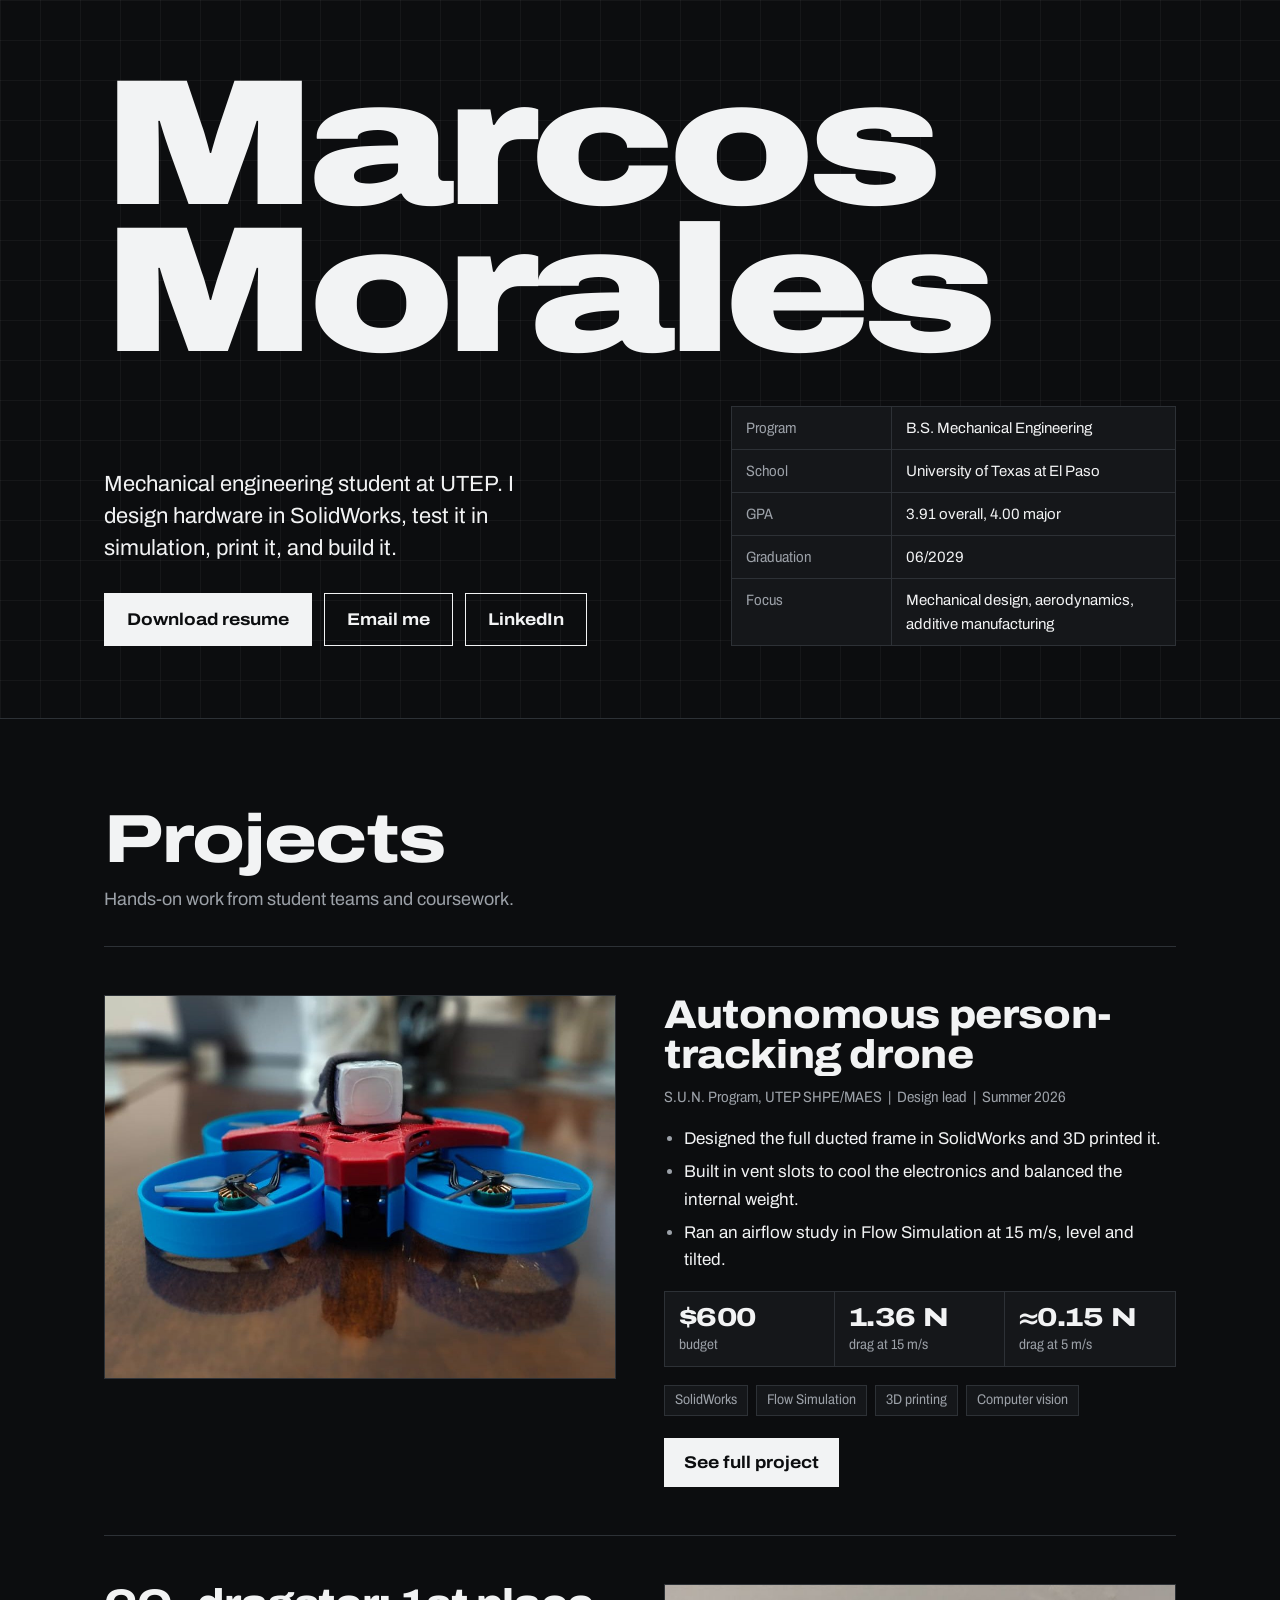
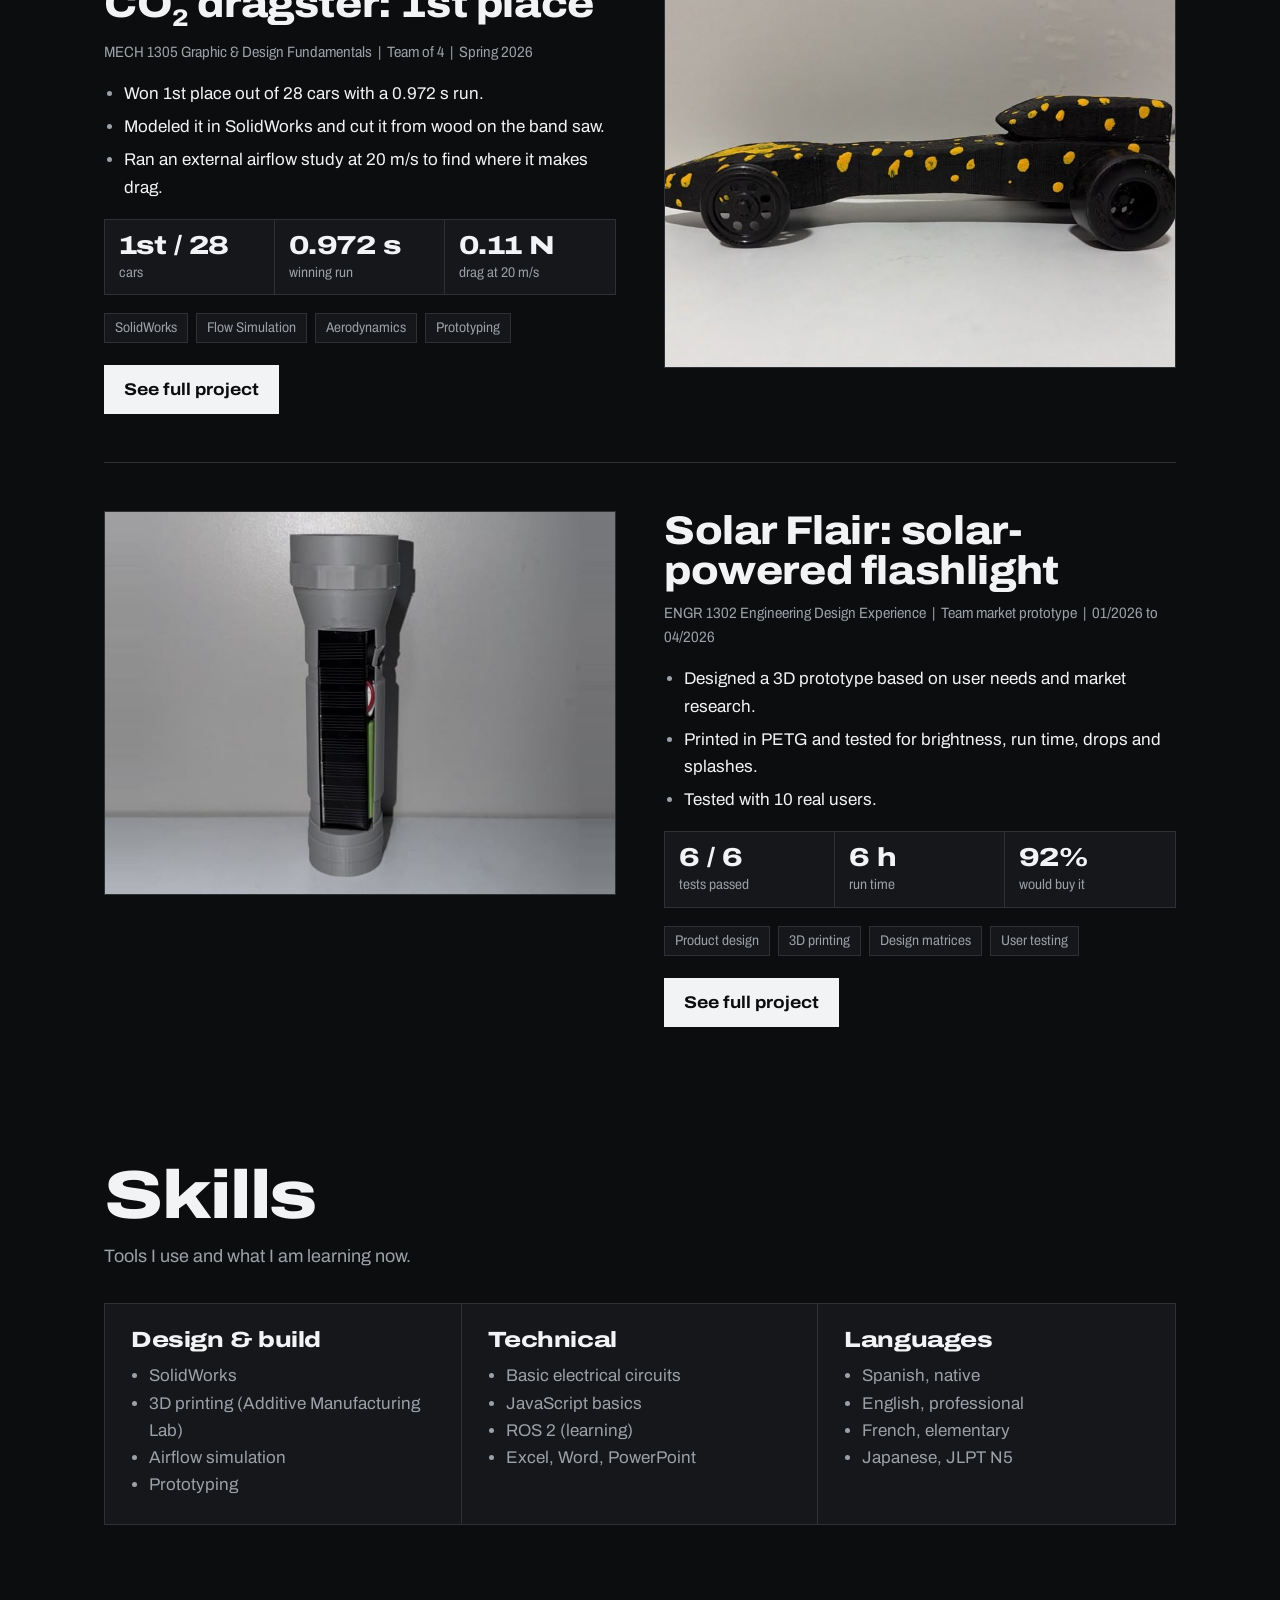
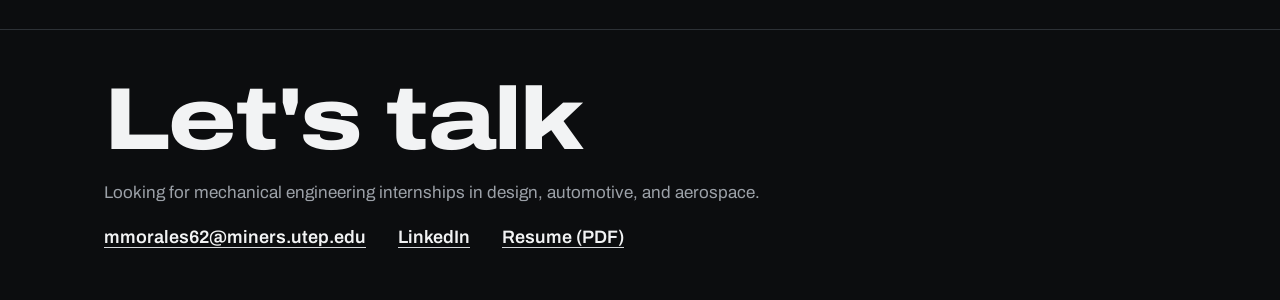
==== index.html @ 848b5cf4 "Switch to a plain neutral palette and remove the gradient name Co-Authored-By: Claude Opus 5.5 <nore" ====
<!doctype html>
<html lang="en">
<head>
<meta charset="utf-8">
<meta name="viewport" content="width=device-width, initial-scale=1">
<meta name="theme-color" content="#0C0D0F">
<title>Marcos Morales | Mechanical Engineering Portfolio</title>
<meta name="description" content="Mechanical engineering student at UTEP. Drone, dragster, and product design projects.">
<link rel="preconnect" href="https://fonts.googleapis.com">
<link rel="preconnect" href="https://fonts.gstatic.com" crossorigin>
<link href="https://fonts.googleapis.com/css2?family=Archivo:ital,wdth,wght@0,62..125,100..900;1,62..125,100..900&display=swap" rel="stylesheet">
<link rel="stylesheet" href="css/site.css">
</head>
<body class="home">

<header class="hero">
  <div class="wrap">
    <h1>Marcos<br>Morales</h1>
    <div class="home-row">
      <div>
        <p class="lede">Mechanical engineering student at UTEP. I design hardware in SolidWorks, test it in simulation, print it, and build it.</p>
        <div class="actions">
          <a class="btn primary" href="resume.pdf">Download resume</a>
          <a class="btn" href="mailto:mmorales62@miners.utep.edu">Email me</a>
          <a class="btn" href="https://www.linkedin.com/in/TU-USUARIO">LinkedIn</a>
        </div>
      </div>
      <table class="titleblock" aria-label="Quick facts">
        <tr><td>Program</td><td>B.S. Mechanical Engineering</td></tr>
        <tr><td>School</td><td>University of Texas at El Paso</td></tr>
        <tr><td>GPA</td><td>3.91 overall, 4.00 major</td></tr>
        <tr><td>Graduation</td><td>06/2029</td></tr>
        <tr><td>Focus</td><td>Mechanical design, aerodynamics, additive manufacturing</td></tr>
      </table>
    </div>
  </div>
</header>

<main class="wrap">
  <section id="projects" aria-labelledby="projects-title">
    <h2 id="projects-title">Projects</h2>
    <p class="section-note">Hands-on work from student teams and coursework.</p>

    <article class="project has-page">
      <div class="shot">
        <img src="images/drone/card.jpg" alt="Finished ducted drone with a blue frame and red top cover, seen from the front" loading="lazy">
        <div class="placeholder"><span>Add photo</span></div>
      </div>
      <div>
        <h3><a class="project-link" href="projects/drone.html">Autonomous person-tracking drone</a></h3>
        <p class="meta">S.U.N. Program, UTEP SHPE/MAES &nbsp;|&nbsp; Design lead &nbsp;|&nbsp; Summer 2026</p>
        <ul>
          <li>Designed the full ducted frame in SolidWorks and 3D printed it.</li>
          <li>Built in vent slots to cool the electronics and balanced the internal weight.</li>
          <li>Ran an airflow study in Flow Simulation at 15 m/s, level and tilted.</li>
        </ul>
        <div class="card-results" aria-label="Results">
          <div><b>$600</b><span>budget</span></div>
          <div><b>1.36 N</b><span>drag at 15 m/s</span></div>
          <div><b>&asymp;0.15 N</b><span>drag at 5 m/s</span></div>
        </div>
        <ul class="tools"><li>SolidWorks</li><li>Flow Simulation</li><li>3D printing</li><li>Computer vision</li></ul>
        <span class="see-more">See full project</span>
      </div>
    </article>

    <article class="project has-page">
      <div class="shot">
        <img src="images/dragster/card.jpg" alt="Black wooden dragster with yellow dots, seen from the side" loading="lazy">
        <div class="placeholder"><span>Add photo</span></div>
      </div>
      <div>
        <h3><a class="project-link" href="projects/dragster.html">CO<sub>2</sub> dragster: 1st place</a></h3>
        <p class="meta">MECH 1305 Graphic &amp; Design Fundamentals &nbsp;|&nbsp; Team of 4 &nbsp;|&nbsp; Spring 2026</p>
        <ul>
          <li>Won 1st place out of 28 cars with a 0.972 s run.</li>
          <li>Modeled it in SolidWorks and cut it from wood on the band saw.</li>
          <li>Ran an external airflow study at 20 m/s to find where it makes drag.</li>
        </ul>
        <div class="card-results" aria-label="Results">
          <div><b>1st / 28</b><span>cars</span></div>
          <div><b>0.972 s</b><span>winning run</span></div>
          <div><b>0.11 N</b><span>drag at 20 m/s</span></div>
        </div>
        <ul class="tools"><li>SolidWorks</li><li>Flow Simulation</li><li>Aerodynamics</li><li>Prototyping</li></ul>
        <span class="see-more">See full project</span>
      </div>
    </article>

    <article class="project has-page">
      <div class="shot">
        <img src="images/solar-flair/card.jpg" alt="3D printed Solar Flair flashlight prototype" loading="lazy">
        <div class="placeholder"><span>Add photo</span></div>
      </div>
      <div>
        <h3><a class="project-link" href="projects/solar-flair.html">Solar Flair: solar-powered flashlight</a></h3>
        <p class="meta">ENGR 1302 Engineering Design Experience &nbsp;|&nbsp; Team market prototype &nbsp;|&nbsp; 01/2026 to 04/2026</p>
        <ul>
          <li>Designed a 3D prototype based on user needs and market research.</li>
          <li>Printed in PETG and tested for brightness, run time, drops and splashes.</li>
          <li>Tested with 10 real users.</li>
        </ul>
        <div class="card-results" aria-label="Results">
          <div><b>6 / 6</b><span>tests passed</span></div>
          <div><b>6 h</b><span>run time</span></div>
          <div><b>92%</b><span>would buy it</span></div>
        </div>
        <ul class="tools"><li>Product design</li><li>3D printing</li><li>Design matrices</li><li>User testing</li></ul>
        <span class="see-more">See full project</span>
      </div>
    </article>
  </section>

  <section id="skills" aria-labelledby="skills-title">
    <h2 id="skills-title">Skills</h2>
    <p class="section-note">Tools I use and what I am learning now.</p>
    <div class="skills">
      <div>
        <h4>Design &amp; build</h4>
        <ul>
          <li>SolidWorks</li>
          <li>3D printing (Additive Manufacturing Lab)</li>
          <li>Airflow simulation</li>
          <li>Prototyping</li>
        </ul>
      </div>
      <div>
        <h4>Technical</h4>
        <ul>
          <li>Basic electrical circuits</li>
          <li>JavaScript basics</li>
          <li>ROS 2 (learning)</li>
          <li>Excel, Word, PowerPoint</li>
        </ul>
      </div>
      <div>
        <h4>Languages</h4>
        <ul>
          <li>Spanish, native</li>
          <li>English, professional</li>
          <li>French, elementary</li>
          <li>Japanese, JLPT N5</li>
        </ul>
      </div>
    </div>
  </section>
</main>

<footer>
  <div class="wrap">
    <h2>Let's talk</h2>
    <p>Looking for mechanical engineering internships in design, automotive, and aerospace.</p>
    <div class="contact">
      <a href="mailto:mmorales62@miners.utep.edu">mmorales62@miners.utep.edu</a>
      <a href="https://www.linkedin.com/in/TU-USUARIO">LinkedIn</a>
      <a href="resume.pdf">Resume (PDF)</a>
    </div>
  </div>
</footer>

<script>
  document.querySelectorAll('.shot img').forEach(function (img) {
    function mark() { img.parentElement.classList.add('missing'); }
    if (img.complete && img.naturalWidth === 0) mark();
    img.addEventListener('error', mark);
  });
</script>
</body>
</html>
---- css/site.css ----
/* Marcos Morales portfolio: shared dark theme */

:root {
  --bg: #0C0D0F;
  --panel: #15171A;
  --panel-2: #1D2024;
  --line: #2D3136;
  --text: #F2F3F4;
  --muted: #9CA1A8;
  --accent: #D6D9DC;
}

* { box-sizing: border-box; }
html { scroll-behavior: smooth; background: var(--bg); color-scheme: dark; }
body {
  margin: 0;
  background: var(--bg);
  color: var(--text);
  font-family: "Archivo", system-ui, sans-serif;
  font-stretch: 100%;
  font-size: 17px;
  line-height: 1.6;
  -webkit-font-smoothing: antialiased;
}
img { max-width: 100%; display: block; }
a { color: var(--text); text-decoration-color: var(--accent); text-underline-offset: 4px; }
a:hover { color: var(--muted); }
a:focus-visible, .btn:focus-visible { outline: 3px solid var(--accent); outline-offset: 3px; }
.wrap { max-width: 1120px; margin: 0 auto; padding: 0 24px; }
figure { margin: 0; }

/* ---------- Type ---------- */
h1, h2, h3, h4 {
  font-family: "Archivo", system-ui, sans-serif;
  font-stretch: 125%;
  font-weight: 800;
  line-height: .95;
  letter-spacing: -.02em;
  color: var(--text);
  margin: 0;
}
h2 { font-size: clamp(40px, 6vw, 68px); margin-bottom: 14px; }
h3 { font-size: 26px; letter-spacing: -.01em; }
sub { font-size: .6em; }


.lead { color: var(--muted); max-width: 62ch; margin: 0 0 32px; font-size: 18px; }
section { padding: 88px 0 0; }

/* ---------- Top bar ---------- */
.topbar { background: var(--bg); border-bottom: 1px solid var(--line); position: sticky; top: 0; z-index: 10; }
.topbar .wrap { display: flex; justify-content: space-between; align-items: center; height: 56px; }
.topbar a { color: var(--text); text-decoration: none; font-weight: 600; font-stretch: 112%; }
.topbar a:hover { color: var(--muted); }
.topbar .back::before { content: "\2190\00a0"; }

/* ---------- Hero (shared) ---------- */
.hero {
  background-color: var(--bg);
  background-image:
    linear-gradient(rgba(255,255,255,.045) 1px, transparent 1px),
    linear-gradient(90deg, rgba(255,255,255,.045) 1px, transparent 1px);
  background-size: 40px 40px;
  border-bottom: 1px solid var(--line);
  padding: 64px 0 0;
  overflow: hidden;
}
.hero h1 { font-size: clamp(56px, 10vw, 136px); font-weight: 900; line-height: .86; letter-spacing: -.035em; }
.hero .sub { font-size: clamp(22px, 2.6vw, 30px); font-weight: 600; font-stretch: 100%; color: var(--text); margin: 18px 0 16px; line-height: 1.2; }
.hero p { color: var(--muted); font-size: 19px; max-width: 46ch; margin: 0 0 24px; }
.hero-grid, .hero-top { display: grid; grid-template-columns: 1.4fr 1fr; gap: 48px; align-items: end; }
.hero-grid > *, .hero-top > *, .home-row > *, .project > *, .two > * { min-width: 0; }
.facts { display: flex; flex-wrap: wrap; gap: 8px; margin: 0 0 56px; padding: 0; list-style: none; }
.facts li { border: 1px solid var(--line); background: var(--panel); padding: 5px 12px; font-size: 15px; font-stretch: 87%; color: var(--text); }
.hero-top .facts { justify-content: flex-end; margin: 0; }
.hero-photo { background: var(--panel); border: 1px solid var(--line); border-bottom: 0; aspect-ratio: 1 / 1; overflow: hidden; }
.hero-photo img { width: 100%; height: 100%; object-fit: cover; object-position: center 50%; }
.hero-sim { margin-top: 44px; border: 1px solid var(--line); border-bottom: 0; background: #E6E7EA; }
.hero-sim img { width: 100%; }
.hero-cap { display: block; background: var(--bg); color: var(--muted); font-size: 14px; padding: 10px 0 14px; }

/* ---------- Home page ---------- */
.home .hero { padding: 72px 0 72px; }
.home .hero h1 { font-size: clamp(64px, 14vw, 200px); line-height: .82; margin-bottom: 40px; }
.home-row { display: grid; grid-template-columns: 1.3fr 1fr; gap: 48px; align-items: end; }
.home .lede { font-size: 22px; line-height: 1.45; color: var(--text); max-width: 32ch; margin: 0 0 28px; }
.actions { display: flex; flex-wrap: wrap; gap: 12px; }
.btn { display: inline-block; padding: 12px 22px; font-weight: 700; font-stretch: 112%; text-decoration: none; border: 1.5px solid var(--text); color: var(--text); }
.btn.primary { background: var(--text); border-color: var(--text); color: var(--bg); }
.btn:hover { background: transparent; border-color: var(--text); color: var(--text); }
.btn.primary:hover { background: var(--accent); border-color: var(--accent); color: var(--bg); }

table.titleblock { width: 100%; border-collapse: collapse; border: 1.5px solid var(--line); background: var(--panel); font-size: 15px; }
.titleblock td { border: 1px solid var(--line); padding: 9px 14px; vertical-align: top; }
.titleblock td:first-child { color: var(--muted); width: 36%; font-stretch: 87%; }

.section-note { color: var(--muted); margin: 0 0 32px; max-width: 60ch; font-size: 18px; }
.project { display: grid; grid-template-columns: 1fr 1fr; gap: 48px; padding: 48px 0; border-top: 1px solid var(--line); position: relative; }
.project:nth-of-type(even) .shot { order: 2; }
.shot { position: relative; aspect-ratio: 4 / 3; background: var(--panel); border: 1px solid var(--line); overflow: hidden; }
.shot img { width: 100%; height: 100%; object-fit: cover; display: block; }
.shot .placeholder { position: absolute; inset: 0; display: none; align-items: center; justify-content: center; color: var(--muted); }
.shot.missing .placeholder { display: flex; }
.shot.missing img { display: none; }
.project h3 { font-size: clamp(30px, 3.4vw, 40px); font-stretch: 110%; line-height: 1; margin: 0 0 10px; transition: font-stretch .35s ease, color .35s ease; }
.meta { color: var(--muted); font-size: 15px; font-stretch: 87%; margin: 0 0 16px; }
.project ul { padding-left: 20px; margin: 0 0 18px; }
.project li { margin-bottom: 6px; }
.project li::marker { color: var(--muted); }
.project .tools { display: flex; flex-wrap: wrap; gap: 8px; list-style: none; padding: 0; margin: 0; }
.tools li { font-size: 14px; font-stretch: 87%; border: 1px solid var(--line); background: var(--panel); padding: 3px 10px; margin: 0; color: var(--muted); }
.project-link { color: inherit; text-decoration: none; }
.project-link::after { content: ""; position: absolute; inset: 0; z-index: 1; }
.project-link:hover { color: inherit; }
.project-link:focus-visible { outline: none; }
.project:has(.project-link:focus-visible) { outline: 3px solid var(--accent); outline-offset: 6px; }
.see-more { display: inline-block; margin-top: 22px; padding: 11px 20px; background: var(--text); color: var(--bg); font-weight: 700; font-stretch: 112%; }
.project .shot img { transition: transform .4s ease; }
.project:hover .shot img { transform: scale(1.03); }
.project:hover h3 { font-stretch: 125%; }
.project:hover .see-more { background: var(--accent); }

.card-results { display: grid; grid-template-columns: repeat(3, 1fr); border: 1px solid var(--line); background: var(--panel); margin: 0 0 18px; }
.card-results div { padding: 12px 14px; border-right: 1px solid var(--line); }
.card-results div:last-child { border-right: 0; }
.card-results b { display: block; font-stretch: 125%; font-weight: 800; font-size: 26px; line-height: 1; color: var(--text); white-space: nowrap; letter-spacing: -.02em; }

.card-results span { display: block; font-size: 14px; font-stretch: 87%; color: var(--muted); line-height: 1.3; margin-top: 6px; }

.skills { display: grid; grid-template-columns: repeat(3, 1fr); border: 1px solid var(--line); background: var(--panel); }
.skills > div { padding: 26px; border-right: 1px solid var(--line); }
.skills > div:last-child { border-right: 0; }
.skills h4 { font-size: 22px; margin: 0 0 12px; }
.skills ul { margin: 0; padding-left: 18px; color: var(--muted); }
.skills li::marker { color: var(--muted); }

.contact { display: flex; flex-wrap: wrap; gap: 12px 32px; margin-top: 16px; font-size: 18px; }

/* ---------- Shared content blocks ---------- */
.two { display: grid; grid-template-columns: 1fr 1fr; gap: 40px; align-items: start; }
.panel { background: var(--panel); border: 1px solid var(--line); padding: 28px; }
.panel h3 { font-size: 24px; margin: 0 0 14px; }

.checks { list-style: none; padding: 0; margin: 0; }
.checks li { padding: 10px 0 10px 30px; border-top: 1px solid var(--line); position: relative; }
.checks li:first-child { border-top: 0; }
.checks li::before { content: ""; position: absolute; left: 4px; top: 17px; width: 12px; height: 7px; border-left: 2.5px solid var(--accent); border-bottom: 2.5px solid var(--accent); transform: rotate(-45deg); }

.fig { background: var(--panel-2); border: 1px solid var(--line); }
.fig figcaption { background: var(--panel); padding: 10px 14px; font-size: 14px; color: var(--muted); border-top: 1px solid var(--line); }
.views { display: grid; grid-template-columns: 1fr 1fr; gap: 12px; margin-top: 12px; }
.views img { width: 100%; aspect-ratio: 4 / 3; object-fit: cover; }
.views.wide img { aspect-ratio: 16 / 10; }

.scale { display: flex; flex-wrap: wrap; align-items: center; gap: 12px; font-size: 14px; color: var(--muted); margin: 0 0 16px; }
.scale .bar { flex: 0 1 280px; height: 10px; border: 1px solid var(--line); background: linear-gradient(90deg, #0000FF, #00FFFF, #00FF00, #FFFF00, #FF8000, #FF0000); }

table.spec { width: 100%; border-collapse: collapse; background: var(--panel); border: 1px solid var(--line); font-size: 16px; }
.spec caption { text-align: left; background: var(--panel-2); color: var(--text); padding: 12px 14px; font-weight: 700; font-stretch: 112%; border: 1px solid var(--line); border-bottom: 0; }
.spec th, .spec td { border: 1px solid var(--line); padding: 10px 14px; text-align: left; vertical-align: top; }
.spec th { width: 40%; color: var(--muted); font-weight: 400; }
.spec td { font-weight: 600; color: var(--text); }

/* Results grid */
.results-grid { display: grid; grid-template-columns: repeat(4, 1fr); border: 1px solid var(--line); background: var(--panel); }
.result { padding: 24px 22px; border-right: 1px solid var(--line); border-bottom: 1px solid var(--line); }
.result:nth-child(4n) { border-right: 0; }
.result:nth-last-child(-n+4) { border-bottom: 0; }
.result b { display: block; font-stretch: 125%; font-weight: 800; font-size: clamp(34px, 3.8vw, 50px); line-height: 1; letter-spacing: -.03em; color: var(--text); margin-bottom: 10px; white-space: nowrap; }

.result span { display: block; color: var(--text); font-weight: 600; font-size: 16px; line-height: 1.3; }
.result small { display: block; color: var(--muted); font-size: 14px; margin-top: 4px; line-height: 1.35; }
.note { color: var(--muted); font-size: 14px; margin: 12px 0 0; }

.drag-result { background: var(--panel-2); color: var(--muted); padding: 28px; border: 1px solid var(--line); border-left: 5px solid var(--accent); }
.drag-result span { font-size: 15px; }
.drag-result b { display: block; font-stretch: 125%; font-weight: 900; font-size: clamp(60px, 8vw, 88px); line-height: 1; letter-spacing: -.04em; color: var(--text); margin: 8px 0 12px; }
.drag-result p { margin: 0; font-size: 16px; }

.findings { display: grid; grid-template-columns: repeat(3, 1fr); border: 1px solid var(--line); background: var(--panel); }
.finding { padding: 28px; border-right: 1px solid var(--line); }
.finding:last-child { border-right: 0; }
.finding b { display: block; font-stretch: 125%; font-weight: 800; font-size: 48px; line-height: 1; letter-spacing: -.03em; color: var(--text); margin-bottom: 10px; }
.finding h3 { font-size: 21px; margin: 0 0 8px; }
.finding p { margin: 0; color: var(--muted); font-size: 16px; }

.callout { background: var(--panel); border: 1px solid var(--line); border-left: 5px solid var(--accent); padding: 26px 28px; }
.callout h3 { font-size: 26px; margin: 0 0 12px; }
.callout p { margin: 0 0 12px; }
.callout p:last-child { margin: 0; }
.math { font-stretch: 100%; font-weight: 600; font-size: 22px; color: var(--text); }
math { font-size: 1.25em; color: var(--text); }
.eq { margin: 14px 0; overflow-x: auto; }

/* Dragster page */
.win-grid { display: grid; grid-template-columns: 1.6fr 1fr; gap: 40px; align-items: center; }
.race-stats { display: grid; grid-template-columns: repeat(3, 1fr); border: 1px solid var(--line); background: var(--panel); }
.race-stats div { padding: 22px; border-right: 1px solid var(--line); }
.race-stats div:last-child { border-right: 0; }
.race-stats b { display: block; white-space: nowrap; font-stretch: 125%; font-weight: 800; font-size: clamp(32px, 3.4vw, 46px); line-height: 1; letter-spacing: -.03em; color: var(--text); margin-bottom: 8px; }

.race-stats span { color: var(--muted); font-size: 15px; }
.trophy img { width: 100%; aspect-ratio: 3 / 4; object-fit: cover; }
.concepts { display: grid; grid-template-columns: repeat(4, 1fr); gap: 12px; }
.concepts img { width: 100%; aspect-ratio: 4 / 3; object-fit: cover; background: #fff; }
.build-row { display: grid; grid-template-columns: repeat(3, 1fr); gap: 12px; margin-top: 12px; }
.build-row img { width: 100%; aspect-ratio: 4 / 5; object-fit: cover; }

/* Solar Flair page */
blockquote { margin: 20px 0 0; padding: 16px 20px; border-left: 4px solid var(--accent); background: var(--panel-2); font-stretch: 112%; font-weight: 600; font-size: 21px; line-height: 1.3; color: var(--text); }
blockquote cite { display: block; font-stretch: 100%; font-weight: 400; font-style: normal; font-size: 14px; color: var(--muted); margin-top: 8px; }
.spec-wrap { display: grid; grid-template-columns: 1.2fr 1fr; gap: 40px; align-items: start; }
.spec-photo { border: 1px solid var(--line); background: var(--panel-2); }
.spec-photo figcaption { background: var(--panel); padding: 10px 14px; font-size: 14px; color: var(--muted); border-top: 1px solid var(--line); }
ol.process { list-style: none; counter-reset: step; padding: 0; margin: 0; display: grid; grid-template-columns: repeat(5, 1fr); border: 1px solid var(--line); background: var(--panel); }
ol.process li { counter-increment: step; padding: 24px 20px; border-right: 1px solid var(--line); }
ol.process li:last-child { border-right: 0; }
ol.process li::before { content: counter(step); display: block; font-stretch: 125%; font-weight: 900; font-size: 44px; line-height: 1; color: var(--accent); margin-bottom: 12px; }
ol.process h3 { font-size: 21px; margin: 0 0 8px; }
ol.process p { margin: 0; font-size: 15px; color: var(--muted); }
.cad-grid { display: grid; grid-template-columns: 2fr 1fr 1fr; gap: 12px; }
.cad-grid a { display: block; border: 1px solid var(--line); overflow: hidden; background: var(--panel-2); }
.cad-grid a:first-child { grid-row: span 2; }
.cad-grid img { width: 100%; height: 100%; object-fit: cover; aspect-ratio: 4 / 3; }
.cad-grid a:first-child img { aspect-ratio: auto; }
.cad-grid a:hover img { opacity: .85; }
.doc-link { display: inline-block; margin-top: 18px; padding: 10px 18px; border: 1.5px solid var(--text); text-decoration: none; font-weight: 700; font-stretch: 112%; }
.doc-link:hover { background: var(--text); color: var(--bg); }
.table-scroll { overflow-x: auto; }
table.tests { min-width: 560px; width: 100%; border-collapse: collapse; background: var(--panel); border: 1px solid var(--line); }
.tests th, .tests td { padding: 12px 16px; text-align: left; border-bottom: 1px solid var(--line); }
.tests thead th { background: var(--panel-2); color: var(--text); font-weight: 700; font-stretch: 112%; }
.tests td { color: var(--muted); }
.tests td:first-child { font-weight: 600; color: var(--text); }
.tests .ok { color: var(--text); font-weight: 600; white-space: nowrap; }
.tests .ok::before { content: "\2713\00a0"; }
.stats { display: grid; grid-template-columns: repeat(3, 1fr); border: 1px solid var(--line); background: var(--panel); margin-top: 24px; }
.stat { padding: 28px; border-right: 1px solid var(--line); }
.stat:last-child { border-right: 0; }
.stat b { display: block; font-stretch: 125%; font-weight: 900; font-size: 60px; line-height: 1; letter-spacing: -.04em; color: var(--text); margin-bottom: 8px; }
.stat span { color: var(--muted); }
.gallery { display: grid; grid-template-columns: repeat(3, 1fr); gap: 12px; }
.gallery.four { grid-template-columns: repeat(4, 1fr); }
.gallery figure { margin: 0; background: var(--panel-2); border: 1px solid var(--line); display: flex; flex-direction: column; }
.gallery img { width: 100%; aspect-ratio: 3 / 4; object-fit: cover; }
.gallery figcaption { flex: 1; background: var(--panel); padding: 10px 14px; font-size: 14px; color: var(--muted); border-top: 1px solid var(--line); }
.team { display: flex; flex-wrap: wrap; gap: 8px; list-style: none; padding: 0; margin: 12px 0 0; }
.team li { border: 1px solid var(--line); background: var(--panel-2); padding: 4px 12px; font-size: 15px; font-stretch: 87%; }

/* ---------- Footer ---------- */
footer { border-top: 1px solid var(--line); margin-top: 104px; padding: 48px 0; color: var(--muted); }
footer h2 { font-size: clamp(44px, 7vw, 88px); }
footer .row { display: flex; flex-wrap: wrap; justify-content: space-between; gap: 16px; align-items: center; }
footer a { color: var(--text); font-weight: 600; }

/* ---------- Responsive ---------- */
@media (max-width: 860px) {
  .results-grid { grid-template-columns: 1fr 1fr; }
  .result:nth-child(4n) { border-right: 1px solid var(--line); }
  .result:nth-child(2n) { border-right: 0; }
  .result:nth-last-child(-n+4) { border-bottom: 1px solid var(--line); }
  .result:nth-last-child(-n+2) { border-bottom: 0; }
  .gallery.four { grid-template-columns: 1fr 1fr; }
  ol.process { grid-template-columns: 1fr; }
  ol.process li { border-right: 0; border-bottom: 1px solid var(--line); }
  ol.process li:last-child { border-bottom: 0; }
}
@media (max-width: 760px) {
  section { padding-top: 64px; }
  .hero { padding-top: 44px; }
  .hero h1 { font-size: clamp(36px, 11.5vw, 72px); }
  .results-grid { grid-template-columns: repeat(2, minmax(0, 1fr)); }
  .result { padding: 18px 16px; }
  .result b { font-size: clamp(26px, 8vw, 34px); }
  .home .hero h1 { font-size: clamp(48px, 15vw, 96px); }
  .home .hero { padding: 48px 0; }
  .home .hero h1 { margin-bottom: 28px; }
  .hero-grid, .hero-top, .home-row, .two, .spec-wrap, .project, .win-grid { grid-template-columns: 1fr; gap: 26px; }
  .project:nth-of-type(even) .shot { order: 0; }
  .facts { margin-bottom: 8px; }
  .hero-top .facts { justify-content: flex-start; }
  .card-results b { font-size: 21px; }
  .card-results div { padding: 10px; }
  .hero-sim { margin-top: 28px; }
  .views, .findings, .race-stats, .stats, .skills { grid-template-columns: 1fr; }
  .finding, .race-stats div, .stat, .skills > div { border-right: 0; border-bottom: 1px solid var(--line); }
  .finding:last-child, .race-stats div:last-child, .stat:last-child, .skills > div:last-child { border-bottom: 0; }
  .concepts, .build-row, .gallery { grid-template-columns: 1fr 1fr; }
  .cad-grid { grid-template-columns: 1fr 1fr; }
  .cad-grid a:first-child { grid-column: span 2; grid-row: auto; }
}

@media (prefers-reduced-motion: reduce) {
  .project h3, .project .shot img { transition: none; }
  .project:hover .shot img { transform: none; }
}
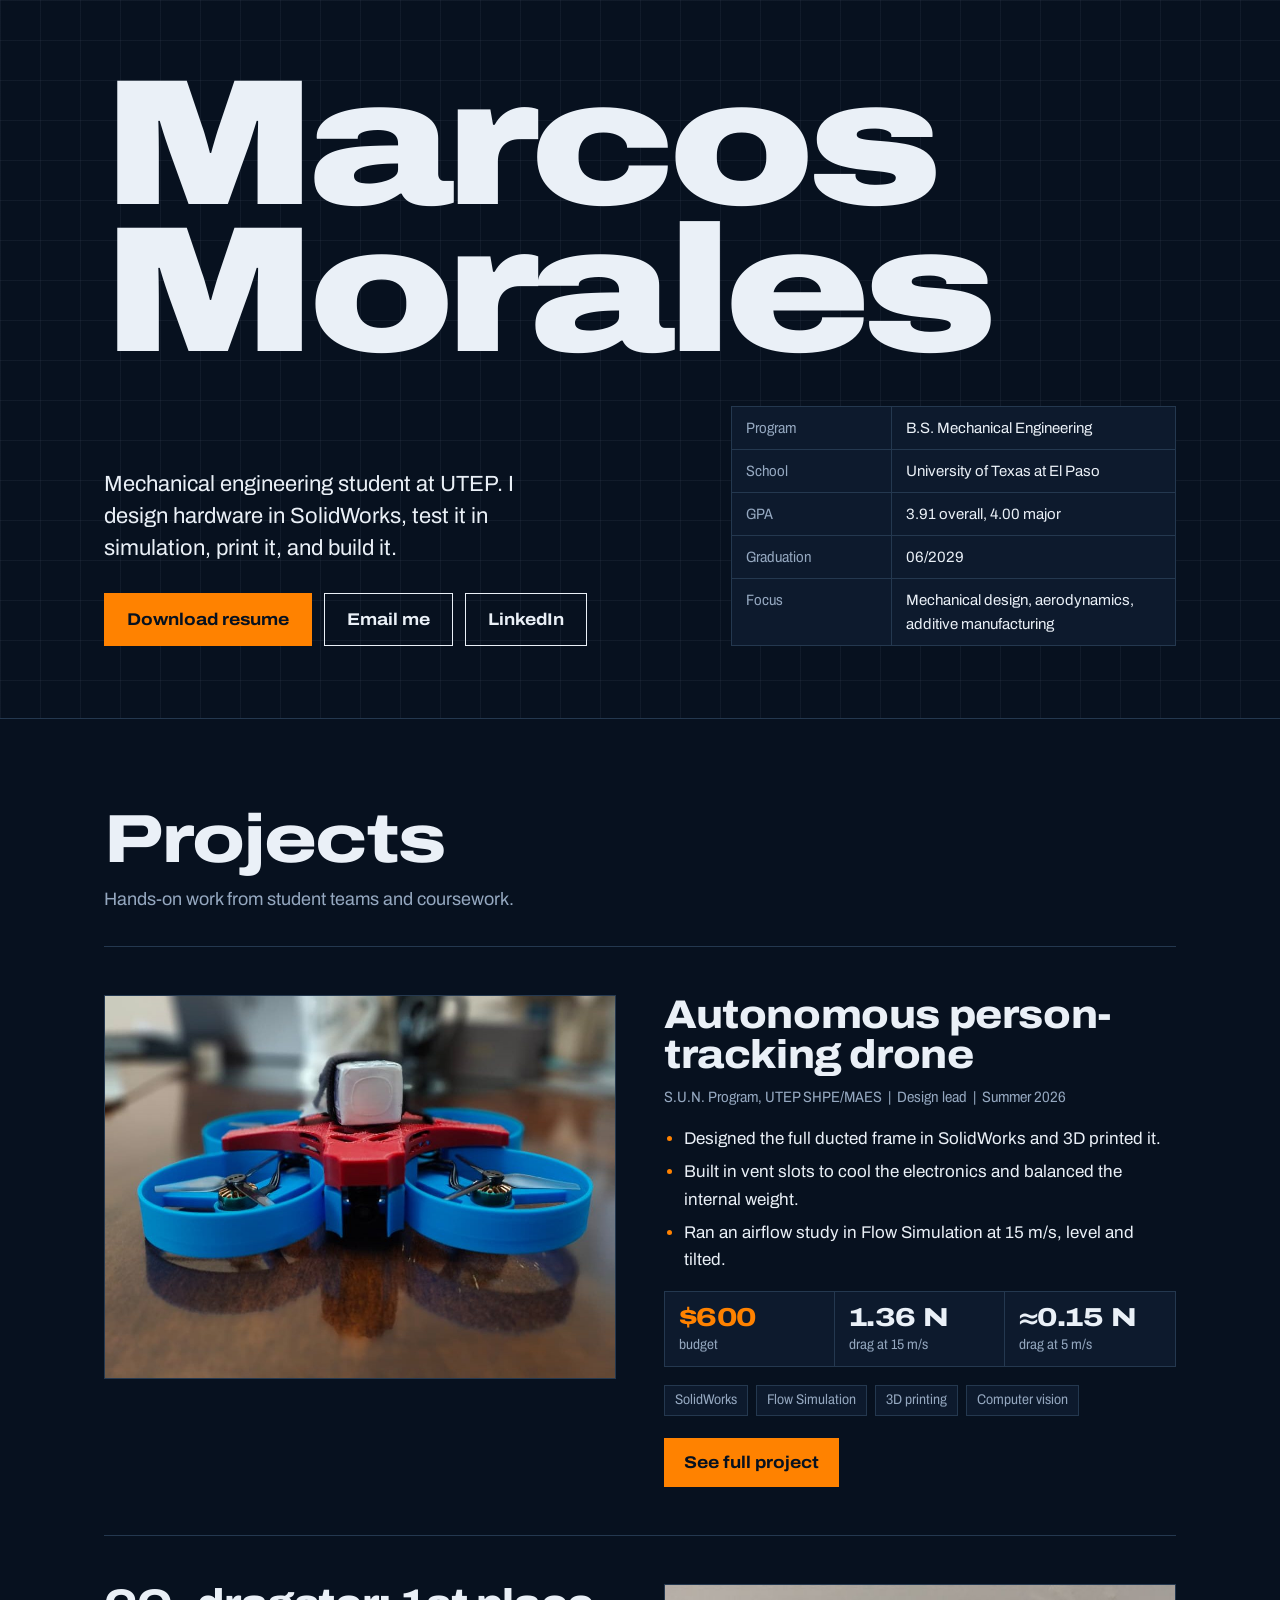
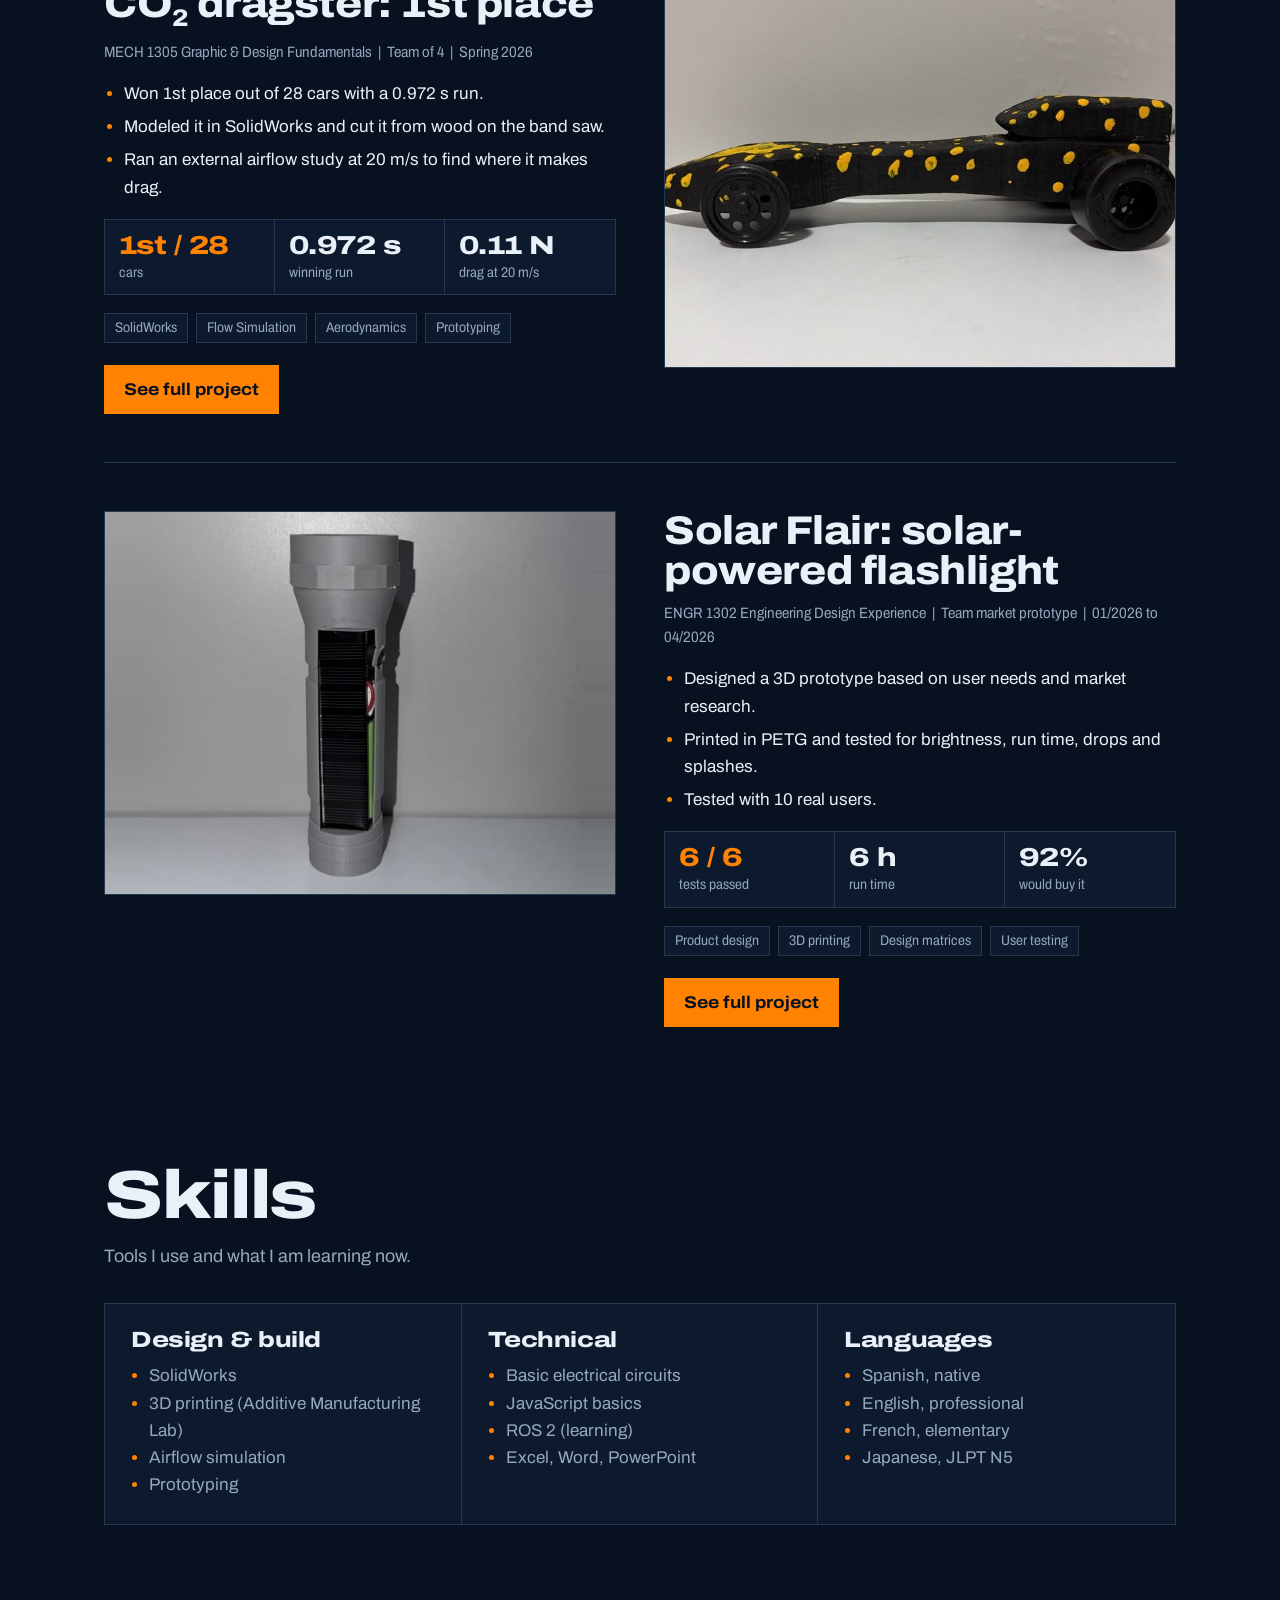
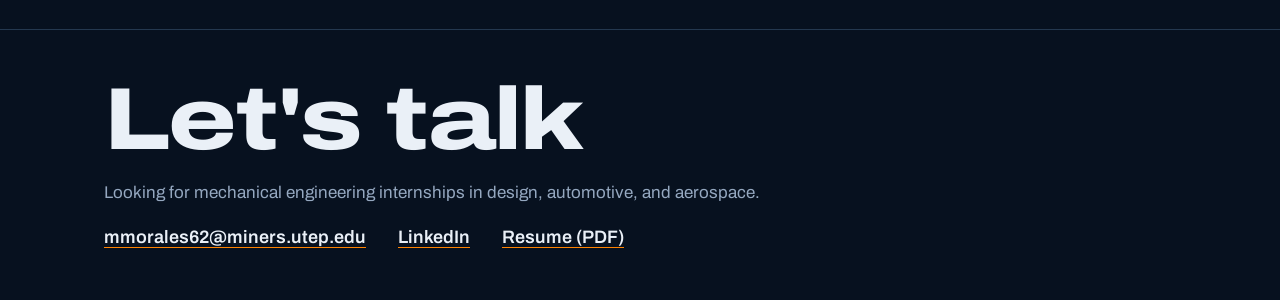
==== commit fe618142: "Bring back the navy theme and orange accents, with a plain white stretch animation on titles Co-Auth" ====
--- a/index.html
+++ b/index.html
@@ -3,13 +3,13 @@
 <head>
 <meta charset="utf-8">
 <meta name="viewport" content="width=device-width, initial-scale=1">
-<meta name="theme-color" content="#0C0D0F">
+<meta name="theme-color" content="#07111F">
 <title>Marcos Morales | Mechanical Engineering Portfolio</title>
 <meta name="description" content="Mechanical engineering student at UTEP. Drone, dragster, and product design projects.">
 <link rel="preconnect" href="https://fonts.googleapis.com">
 <link rel="preconnect" href="https://fonts.gstatic.com" crossorigin>
 <link href="https://fonts.googleapis.com/css2?family=Archivo:ital,wdth,wght@0,62..125,100..900;1,62..125,100..900&display=swap" rel="stylesheet">
-<link rel="stylesheet" href="css/site.css">
+<link rel="stylesheet" href="css/site.css?v=4">
 </head>
 <body class="home">
 
--- a/css/site.css
+++ b/css/site.css
@@ -1,13 +1,14 @@
 /* Marcos Morales portfolio: shared dark theme */
 
 :root {
-  --bg: #0C0D0F;
-  --panel: #15171A;
-  --panel-2: #1D2024;
-  --line: #2D3136;
-  --text: #F2F3F4;
-  --muted: #9CA1A8;
-  --accent: #D6D9DC;
+  --bg: #07111F;
+  --panel: #0D1A2D;
+  --panel-2: #13243C;
+  --line: #24384F;
+  --text: #EAF0F7;
+  --muted: #95A8C0;
+  --orange: #FF8200;
+  --pass: #3DDC84;
 }
 
 * { box-sizing: border-box; }
@@ -23,9 +24,9 @@
   -webkit-font-smoothing: antialiased;
 }
 img { max-width: 100%; display: block; }
-a { color: var(--text); text-decoration-color: var(--accent); text-underline-offset: 4px; }
-a:hover { color: var(--muted); }
-a:focus-visible, .btn:focus-visible { outline: 3px solid var(--accent); outline-offset: 3px; }
+a { color: var(--text); text-decoration-color: var(--orange); text-underline-offset: 4px; }
+a:hover { color: var(--orange); }
+a:focus-visible, .btn:focus-visible { outline: 3px solid var(--orange); outline-offset: 3px; }
 .wrap { max-width: 1120px; margin: 0 auto; padding: 0 24px; }
 figure { margin: 0; }
 
@@ -43,6 +44,16 @@
 h3 { font-size: 26px; letter-spacing: -.01em; }
 sub { font-size: .6em; }
 
+/* Page titles stretch from narrow to wide on load, in plain white */
+.hero h1 {
+  color: var(--text);
+  animation: stretch-in 1.4s cubic-bezier(.2, .7, .2, 1) .1s both;
+}
+@keyframes stretch-in {
+  from { font-stretch: 62%; opacity: 0; letter-spacing: .02em; }
+  30% { opacity: 1; }
+  to { font-stretch: 125%; opacity: 1; letter-spacing: -.035em; }
+}
 
 .lead { color: var(--muted); max-width: 62ch; margin: 0 0 32px; font-size: 18px; }
 section { padding: 88px 0 0; }
@@ -51,22 +62,22 @@
 .topbar { background: var(--bg); border-bottom: 1px solid var(--line); position: sticky; top: 0; z-index: 10; }
 .topbar .wrap { display: flex; justify-content: space-between; align-items: center; height: 56px; }
 .topbar a { color: var(--text); text-decoration: none; font-weight: 600; font-stretch: 112%; }
-.topbar a:hover { color: var(--muted); }
+.topbar a:hover { color: var(--orange); }
 .topbar .back::before { content: "\2190\00a0"; }
 
 /* ---------- Hero (shared) ---------- */
 .hero {
   background-color: var(--bg);
   background-image:
-    linear-gradient(rgba(255,255,255,.045) 1px, transparent 1px),
-    linear-gradient(90deg, rgba(255,255,255,.045) 1px, transparent 1px);
+    linear-gradient(rgba(149,168,192,.07) 1px, transparent 1px),
+    linear-gradient(90deg, rgba(149,168,192,.07) 1px, transparent 1px);
   background-size: 40px 40px;
   border-bottom: 1px solid var(--line);
   padding: 64px 0 0;
   overflow: hidden;
 }
 .hero h1 { font-size: clamp(56px, 10vw, 136px); font-weight: 900; line-height: .86; letter-spacing: -.035em; }
-.hero .sub { font-size: clamp(22px, 2.6vw, 30px); font-weight: 600; font-stretch: 100%; color: var(--text); margin: 18px 0 16px; line-height: 1.2; }
+.hero .sub { font-size: clamp(22px, 2.6vw, 30px); font-weight: 600; font-stretch: 100%; color: var(--orange); margin: 18px 0 16px; line-height: 1.2; }
 .hero p { color: var(--muted); font-size: 19px; max-width: 46ch; margin: 0 0 24px; }
 .hero-grid, .hero-top { display: grid; grid-template-columns: 1.4fr 1fr; gap: 48px; align-items: end; }
 .hero-grid > *, .hero-top > *, .home-row > *, .project > *, .two > * { min-width: 0; }
@@ -86,9 +97,8 @@
 .home .lede { font-size: 22px; line-height: 1.45; color: var(--text); max-width: 32ch; margin: 0 0 28px; }
 .actions { display: flex; flex-wrap: wrap; gap: 12px; }
 .btn { display: inline-block; padding: 12px 22px; font-weight: 700; font-stretch: 112%; text-decoration: none; border: 1.5px solid var(--text); color: var(--text); }
-.btn.primary { background: var(--text); border-color: var(--text); color: var(--bg); }
-.btn:hover { background: transparent; border-color: var(--text); color: var(--text); }
-.btn.primary:hover { background: var(--accent); border-color: var(--accent); color: var(--bg); }
+.btn.primary { background: var(--orange); border-color: var(--orange); color: var(--bg); }
+.btn:hover { background: var(--text); border-color: var(--text); color: var(--bg); }
 
 table.titleblock { width: 100%; border-collapse: collapse; border: 1.5px solid var(--line); background: var(--panel); font-size: 15px; }
 .titleblock td { border: 1px solid var(--line); padding: 9px 14px; vertical-align: top; }
@@ -106,25 +116,25 @@
 .meta { color: var(--muted); font-size: 15px; font-stretch: 87%; margin: 0 0 16px; }
 .project ul { padding-left: 20px; margin: 0 0 18px; }
 .project li { margin-bottom: 6px; }
-.project li::marker { color: var(--muted); }
+.project li::marker { color: var(--orange); }
 .project .tools { display: flex; flex-wrap: wrap; gap: 8px; list-style: none; padding: 0; margin: 0; }
 .tools li { font-size: 14px; font-stretch: 87%; border: 1px solid var(--line); background: var(--panel); padding: 3px 10px; margin: 0; color: var(--muted); }
 .project-link { color: inherit; text-decoration: none; }
 .project-link::after { content: ""; position: absolute; inset: 0; z-index: 1; }
 .project-link:hover { color: inherit; }
 .project-link:focus-visible { outline: none; }
-.project:has(.project-link:focus-visible) { outline: 3px solid var(--accent); outline-offset: 6px; }
-.see-more { display: inline-block; margin-top: 22px; padding: 11px 20px; background: var(--text); color: var(--bg); font-weight: 700; font-stretch: 112%; }
+.project:has(.project-link:focus-visible) { outline: 3px solid var(--orange); outline-offset: 6px; }
+.see-more { display: inline-block; margin-top: 22px; padding: 11px 20px; background: var(--orange); color: var(--bg); font-weight: 700; font-stretch: 112%; }
 .project .shot img { transition: transform .4s ease; }
 .project:hover .shot img { transform: scale(1.03); }
-.project:hover h3 { font-stretch: 125%; }
-.project:hover .see-more { background: var(--accent); }
+.project:hover h3 { font-stretch: 125%; color: var(--orange); }
+.project:hover .see-more { background: var(--text); }
 
 .card-results { display: grid; grid-template-columns: repeat(3, 1fr); border: 1px solid var(--line); background: var(--panel); margin: 0 0 18px; }
 .card-results div { padding: 12px 14px; border-right: 1px solid var(--line); }
 .card-results div:last-child { border-right: 0; }
 .card-results b { display: block; font-stretch: 125%; font-weight: 800; font-size: 26px; line-height: 1; color: var(--text); white-space: nowrap; letter-spacing: -.02em; }
-
+.card-results div:first-child b { color: var(--orange); }
 .card-results span { display: block; font-size: 14px; font-stretch: 87%; color: var(--muted); line-height: 1.3; margin-top: 6px; }
 
 .skills { display: grid; grid-template-columns: repeat(3, 1fr); border: 1px solid var(--line); background: var(--panel); }
@@ -132,7 +142,7 @@
 .skills > div:last-child { border-right: 0; }
 .skills h4 { font-size: 22px; margin: 0 0 12px; }
 .skills ul { margin: 0; padding-left: 18px; color: var(--muted); }
-.skills li::marker { color: var(--muted); }
+.skills li::marker { color: var(--orange); }
 
 .contact { display: flex; flex-wrap: wrap; gap: 12px 32px; margin-top: 16px; font-size: 18px; }
 
@@ -144,7 +154,7 @@
 .checks { list-style: none; padding: 0; margin: 0; }
 .checks li { padding: 10px 0 10px 30px; border-top: 1px solid var(--line); position: relative; }
 .checks li:first-child { border-top: 0; }
-.checks li::before { content: ""; position: absolute; left: 4px; top: 17px; width: 12px; height: 7px; border-left: 2.5px solid var(--accent); border-bottom: 2.5px solid var(--accent); transform: rotate(-45deg); }
+.checks li::before { content: ""; position: absolute; left: 4px; top: 17px; width: 12px; height: 7px; border-left: 2.5px solid var(--orange); border-bottom: 2.5px solid var(--orange); transform: rotate(-45deg); }
 
 .fig { background: var(--panel-2); border: 1px solid var(--line); }
 .fig figcaption { background: var(--panel); padding: 10px 14px; font-size: 14px; color: var(--muted); border-top: 1px solid var(--line); }
@@ -153,7 +163,6 @@
 .views.wide img { aspect-ratio: 16 / 10; }
 
 .scale { display: flex; flex-wrap: wrap; align-items: center; gap: 12px; font-size: 14px; color: var(--muted); margin: 0 0 16px; }
-.scale .bar { flex: 0 1 280px; height: 10px; border: 1px solid var(--line); background: linear-gradient(90deg, #0000FF, #00FFFF, #00FF00, #FFFF00, #FF8000, #FF0000); }
 
 table.spec { width: 100%; border-collapse: collapse; background: var(--panel); border: 1px solid var(--line); font-size: 16px; }
 .spec caption { text-align: left; background: var(--panel-2); color: var(--text); padding: 12px 14px; font-weight: 700; font-stretch: 112%; border: 1px solid var(--line); border-bottom: 0; }
@@ -167,12 +176,12 @@
 .result:nth-child(4n) { border-right: 0; }
 .result:nth-last-child(-n+4) { border-bottom: 0; }
 .result b { display: block; font-stretch: 125%; font-weight: 800; font-size: clamp(34px, 3.8vw, 50px); line-height: 1; letter-spacing: -.03em; color: var(--text); margin-bottom: 10px; white-space: nowrap; }
-
+.result.key b { color: var(--orange); }
 .result span { display: block; color: var(--text); font-weight: 600; font-size: 16px; line-height: 1.3; }
 .result small { display: block; color: var(--muted); font-size: 14px; margin-top: 4px; line-height: 1.35; }
 .note { color: var(--muted); font-size: 14px; margin: 12px 0 0; }
 
-.drag-result { background: var(--panel-2); color: var(--muted); padding: 28px; border: 1px solid var(--line); border-left: 5px solid var(--accent); }
+.drag-result { background: var(--panel-2); color: var(--muted); padding: 28px; border: 1px solid var(--line); border-left: 5px solid var(--orange); }
 .drag-result span { font-size: 15px; }
 .drag-result b { display: block; font-stretch: 125%; font-weight: 900; font-size: clamp(60px, 8vw, 88px); line-height: 1; letter-spacing: -.04em; color: var(--text); margin: 8px 0 12px; }
 .drag-result p { margin: 0; font-size: 16px; }
@@ -184,7 +193,7 @@
 .finding h3 { font-size: 21px; margin: 0 0 8px; }
 .finding p { margin: 0; color: var(--muted); font-size: 16px; }
 
-.callout { background: var(--panel); border: 1px solid var(--line); border-left: 5px solid var(--accent); padding: 26px 28px; }
+.callout { background: var(--panel); border: 1px solid var(--line); border-left: 5px solid var(--orange); padding: 26px 28px; }
 .callout h3 { font-size: 26px; margin: 0 0 12px; }
 .callout p { margin: 0 0 12px; }
 .callout p:last-child { margin: 0; }
@@ -198,7 +207,7 @@
 .race-stats div { padding: 22px; border-right: 1px solid var(--line); }
 .race-stats div:last-child { border-right: 0; }
 .race-stats b { display: block; white-space: nowrap; font-stretch: 125%; font-weight: 800; font-size: clamp(32px, 3.4vw, 46px); line-height: 1; letter-spacing: -.03em; color: var(--text); margin-bottom: 8px; }
-
+.race-stats div:first-child b { color: var(--orange); }
 .race-stats span { color: var(--muted); font-size: 15px; }
 .trophy img { width: 100%; aspect-ratio: 3 / 4; object-fit: cover; }
 .concepts { display: grid; grid-template-columns: repeat(4, 1fr); gap: 12px; }
@@ -207,7 +216,7 @@
 .build-row img { width: 100%; aspect-ratio: 4 / 5; object-fit: cover; }
 
 /* Solar Flair page */
-blockquote { margin: 20px 0 0; padding: 16px 20px; border-left: 4px solid var(--accent); background: var(--panel-2); font-stretch: 112%; font-weight: 600; font-size: 21px; line-height: 1.3; color: var(--text); }
+blockquote { margin: 20px 0 0; padding: 16px 20px; border-left: 4px solid var(--orange); background: var(--panel-2); font-stretch: 112%; font-weight: 600; font-size: 21px; line-height: 1.3; color: var(--text); }
 blockquote cite { display: block; font-stretch: 100%; font-weight: 400; font-style: normal; font-size: 14px; color: var(--muted); margin-top: 8px; }
 .spec-wrap { display: grid; grid-template-columns: 1.2fr 1fr; gap: 40px; align-items: start; }
 .spec-photo { border: 1px solid var(--line); background: var(--panel-2); }
@@ -215,11 +224,11 @@
 ol.process { list-style: none; counter-reset: step; padding: 0; margin: 0; display: grid; grid-template-columns: repeat(5, 1fr); border: 1px solid var(--line); background: var(--panel); }
 ol.process li { counter-increment: step; padding: 24px 20px; border-right: 1px solid var(--line); }
 ol.process li:last-child { border-right: 0; }
-ol.process li::before { content: counter(step); display: block; font-stretch: 125%; font-weight: 900; font-size: 44px; line-height: 1; color: var(--accent); margin-bottom: 12px; }
+ol.process li::before { content: counter(step); display: block; font-stretch: 125%; font-weight: 900; font-size: 44px; line-height: 1; color: var(--orange); margin-bottom: 12px; }
 ol.process h3 { font-size: 21px; margin: 0 0 8px; }
 ol.process p { margin: 0; font-size: 15px; color: var(--muted); }
 .cad-grid { display: grid; grid-template-columns: 2fr 1fr 1fr; gap: 12px; }
-.cad-grid a { display: block; border: 1px solid var(--line); overflow: hidden; background: var(--panel-2); }
+.cad-grid a { display: block; border: 1px solid var(--line); overflow: hidden; background: #3B4A61; }
 .cad-grid a:first-child { grid-row: span 2; }
 .cad-grid img { width: 100%; height: 100%; object-fit: cover; aspect-ratio: 4 / 3; }
 .cad-grid a:first-child img { aspect-ratio: auto; }
@@ -232,7 +241,7 @@
 .tests thead th { background: var(--panel-2); color: var(--text); font-weight: 700; font-stretch: 112%; }
 .tests td { color: var(--muted); }
 .tests td:first-child { font-weight: 600; color: var(--text); }
-.tests .ok { color: var(--text); font-weight: 600; white-space: nowrap; }
+.tests .ok { color: var(--pass); font-weight: 600; white-space: nowrap; }
 .tests .ok::before { content: "\2713\00a0"; }
 .stats { display: grid; grid-template-columns: repeat(3, 1fr); border: 1px solid var(--line); background: var(--panel); margin-top: 24px; }
 .stat { padding: 28px; border-right: 1px solid var(--line); }
@@ -291,6 +300,7 @@
 }
 
 @media (prefers-reduced-motion: reduce) {
+  .hero h1 { animation: none; }
   .project h3, .project .shot img { transition: none; }
   .project:hover .shot img { transform: none; }
 }
